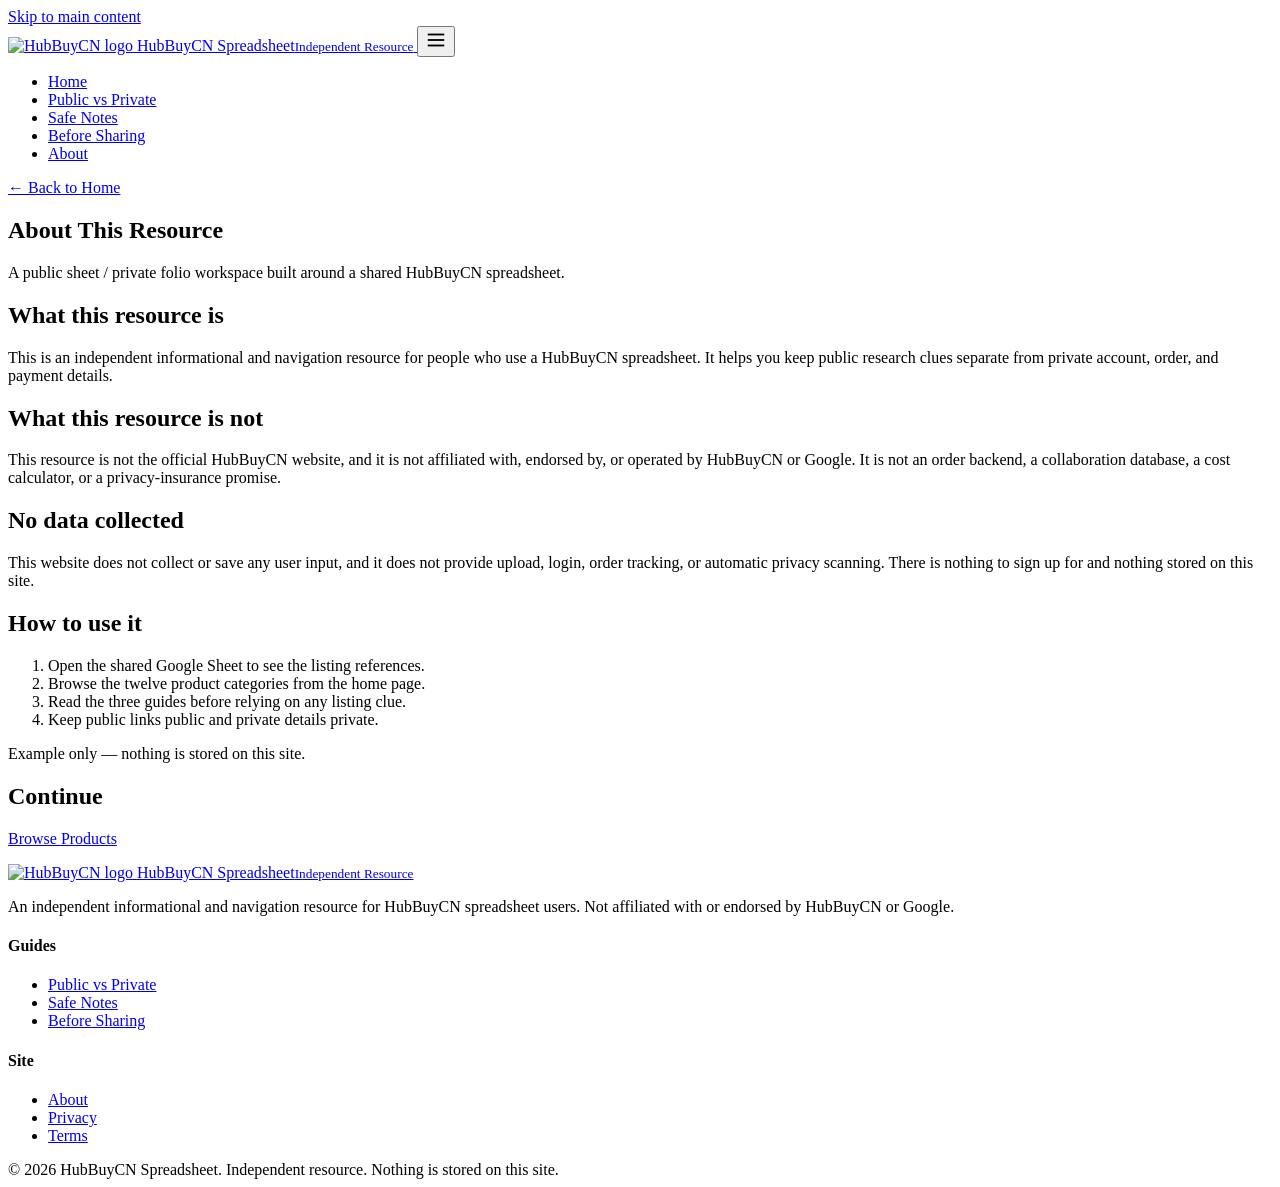
==== about/index.html @ d6ad083b "Add about/index.html" ====
<!DOCTYPE html>
<html lang="en">
<head>
  <meta charset="UTF-8">
  <meta name="viewport" content="width=device-width, initial-scale=1.0">
  <title>About | HubBuyCN Spreadsheet</title>
  <meta name="description" content="About this independent HubBuyCN spreadsheet resource: a public sheet / private folio workspace, not an official HubBuyCN service.">
  <link rel="canonical" href="https://repglide.github.io/hubbuycn-spreadsheet/about/">
  <link rel="icon" type="image/png" href="../assets/images/favicon.png">
  <link rel="stylesheet" href="../assets/css/styles.css">
  <meta name="robots" content="index, follow">
</head>
<body>
  <a href="#main-content" class="skip-link">Skip to main content</a>

  <header class="site-header">
    <div class="container header-inner">
      <a href="../index.html" class="brand" aria-label="HubBuyCN Spreadsheet Home">
        <img src="../assets/images/logo.png" alt="HubBuyCN logo" width="34" height="34">
        <span class="brand-name">HubBuyCN Spreadsheet<small>Independent Resource</small></span>
      </a>
      <button class="mobile-nav-toggle" aria-expanded="false" aria-label="Toggle navigation menu">
        <svg viewBox="0 0 24 24" fill="none" stroke="currentColor" stroke-width="2" width="22" height="22"><line x1="3" y1="6" x2="21" y2="6"></line><line x1="3" y1="12" x2="21" y2="12"></line><line x1="3" y1="18" x2="21" y2="18"></line></svg>
      </button>
      <nav class="main-nav" aria-label="Primary Navigation">
        <ul>
          <li><a href="../index.html">Home</a></li>
          <li><a href="../public-vs-private-guide/">Public vs Private</a></li>
          <li><a href="../safe-research-notes/">Safe Notes</a></li>
          <li><a href="../before-you-share-checklist/">Before Sharing</a></li>
          <li><a href="../about/" class="active">About</a></li>
        </ul>
      </nav>
    </div>
  </header>

  <main id="main-content">
    <section class="page-hero">
      <div class="container">
        <a class="back-link" href="../index.html">← Back to Home</a>
        <h1>About This Resource</h1>
        <p>A public sheet / private folio workspace built around a shared HubBuyCN spreadsheet.</p>
      </div>
    </section>

    <div class="article-body">
      <h2>What this resource is</h2>
      <p>This is an independent informational and navigation resource for people who use a HubBuyCN spreadsheet. It helps you keep public research clues separate from private account, order, and payment details.</p>

      <h2>What this resource is not</h2>
      <p>This resource is not the official HubBuyCN website, and it is not affiliated with, endorsed by, or operated by HubBuyCN or Google. It is not an order backend, a collaboration database, a cost calculator, or a privacy-insurance promise.</p>

      <h2>No data collected</h2>
      <p>This website does not collect or save any user input, and it does not provide upload, login, order tracking, or automatic privacy scanning. There is nothing to sign up for and nothing stored on this site.</p>

      <h2>How to use it</h2>
      <ol>
        <li>Open the shared Google Sheet to see the listing references.</li>
        <li>Browse the twelve product categories from the home page.</li>
        <li>Read the three guides before relying on any listing clue.</li>
        <li>Keep public links public and private details private.</li>
      </ol>

      <p class="example-only">Example only — nothing is stored on this site.</p>

      <h2>Continue</h2>
      <p><a href="https://repglide.com/?agent=hubbuycn" class="btn btn-primary" target="_blank" rel="noopener">Browse Products</a></p>
    </div>
  </main>

  <footer class="site-footer">
    <div class="container">
      <div class="footer-grid">
        <div class="footer-brand">
          <a href="../index.html" class="brand" aria-label="HubBuyCN Spreadsheet Home">
            <img src="../assets/images/logo.png" alt="HubBuyCN logo" width="30" height="30">
            <span class="brand-name">HubBuyCN Spreadsheet<small>Independent Resource</small></span>
          </a>
          <p>An independent informational and navigation resource for HubBuyCN spreadsheet users. Not affiliated with or endorsed by HubBuyCN or Google.</p>
        </div>
        <div class="footer-col">
          <h4>Guides</h4>
          <ul>
            <li><a href="../public-vs-private-guide/">Public vs Private</a></li>
            <li><a href="../safe-research-notes/">Safe Notes</a></li>
            <li><a href="../before-you-share-checklist/">Before Sharing</a></li>
          </ul>
        </div>
        <div class="footer-col">
          <h4>Site</h4>
          <ul>
            <li><a href="../about/">About</a></li>
            <li><a href="../privacy/">Privacy</a></li>
            <li><a href="../terms/">Terms</a></li>
          </ul>
        </div>
      </div>
      <div class="footer-bottom">
        <span>&copy; <span id="year">2026</span> HubBuyCN Spreadsheet. Independent resource.</span>
        <span>Nothing is stored on this site.</span>
      </div>
    </div>
  </footer>

  <script src="../assets/js/main.js"></script>
</body>
</html>
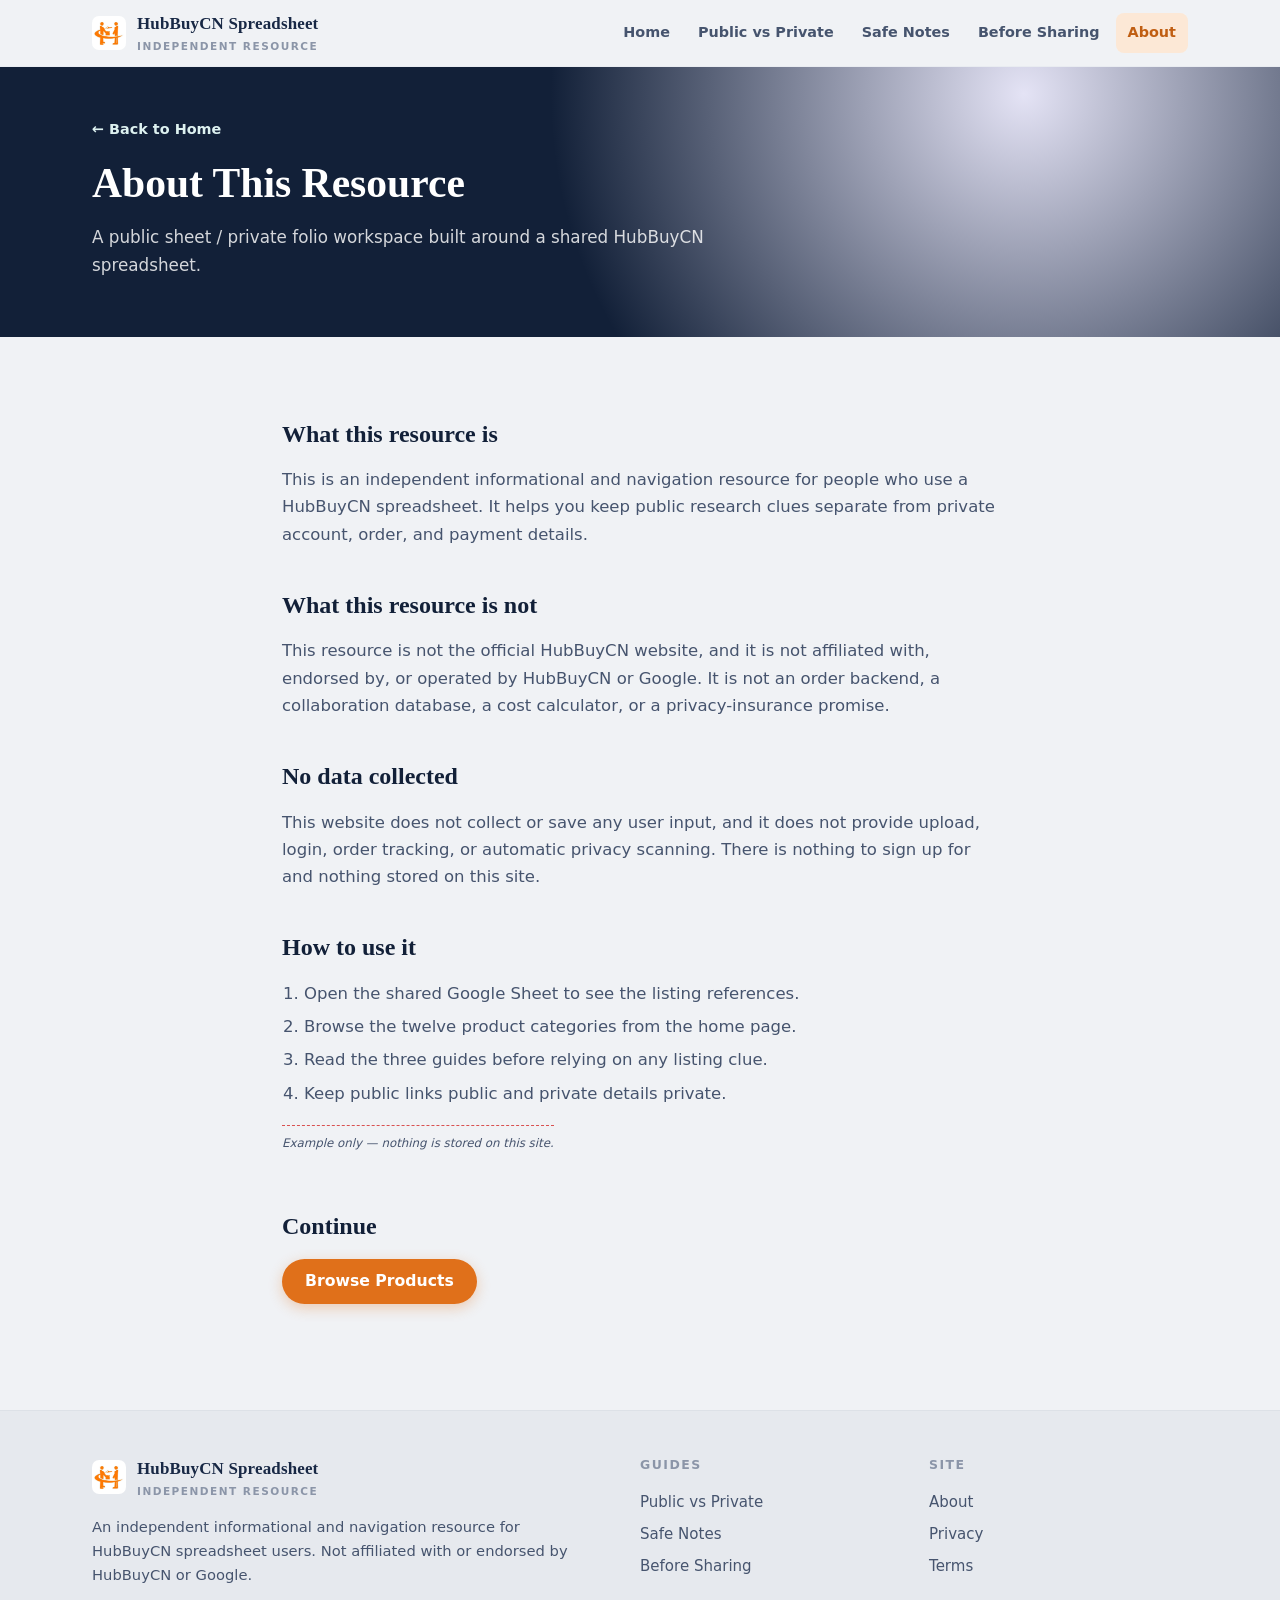
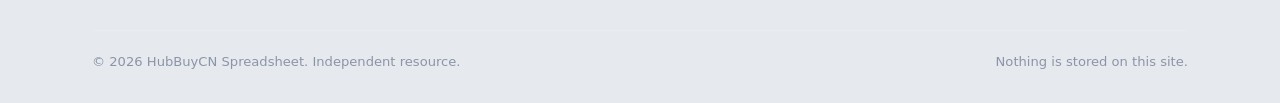
==== commit 7d14b754: "Set nofollow noopener on repglide links" ====
--- a/about/index.html
+++ b/about/index.html
@@ -64,7 +64,7 @@
       <p class="example-only">Example only — nothing is stored on this site.</p>
 
       <h2>Continue</h2>
-      <p><a href="https://repglide.com/?agent=hubbuycn" class="btn btn-primary" target="_blank" rel="noopener">Browse Products</a></p>
+      <p><a href="https://repglide.com/?agent=hubbuycn" class="btn btn-primary" target="_blank" rel="nofollow noopener">Browse Products</a></p>
     </div>
   </main>
 
--- a/assets/css/styles.css
+++ b/assets/css/styles.css
@@ -0,0 +1,274 @@
+/* ==========================================================================
+   HubBuyCN Spreadsheet — Public Sheet / Private Folio theme
+   Cool light grey · deep navy · public teal · private indigo · safety orange · coral
+   ========================================================================== */
+
+:root {
+  /* palette */
+  --grey:        #F0F2F5;
+  --grey-2:      #E6E9EE;
+  --grey-3:      #D9DEE6;
+  --ink:         #182845;
+  --ink-2:       #122038;
+  --ink-soft:    #46546E;
+  --ink-faint:   #8B95A8;
+  --teal:        #1FA3A0;
+  --teal-d:      #177F7C;
+  --teal-s:      #DDF1F0;
+  --indigo:      #34306E;
+  --indigo-d:    #27245A;
+  --indigo-s:    #E4E3F5;
+  --orange:      #E0701A;
+  --orange-d:    #C05E12;
+  --orange-s:    #FCE8D6;
+  --coral:       #D95050;
+  --coral-s:     #FBE3E3;
+  --line:        #DDE1E7;
+  --line-soft:   #E9ECF1;
+
+  /* typography */
+  --serif: Georgia, 'Times New Roman', Times, serif;
+  --sans: system-ui, -apple-system, 'Segoe UI', Roboto, Helvetica, Arial, sans-serif;
+  --mono: ui-monospace, SFMono-Regular, 'SF Mono', Menlo, Consolas, monospace;
+
+  /* geometry */
+  --radius: 14px;
+  --radius-sm: 8px;
+  --container: 1140px;
+  --shadow-sm: 0 1px 2px rgba(24, 40, 69, 0.05), 0 2px 8px rgba(24, 40, 69, 0.06);
+  --shadow-md: 0 4px 14px rgba(24, 40, 69, 0.10), 0 12px 32px rgba(24, 40, 69, 0.08);
+}
+
+* { box-sizing: border-box; }
+html { scroll-behavior: smooth; -webkit-text-size-adjust: 100%; }
+
+body {
+  margin: 0;
+  font-family: var(--sans);
+  font-size: 16.5px;
+  line-height: 1.65;
+  color: var(--ink);
+  background: var(--grey);
+  -webkit-font-smoothing: antialiased;
+  text-rendering: optimizeLegibility;
+}
+
+/* ---------- accessibility ---------- */
+.skip-link { position: absolute; left: -9999px; top: 0; background: var(--ink); color: #fff; padding: 10px 16px; z-index: 200; border-radius: 0 0 var(--radius-sm) 0; }
+.skip-link:focus { left: 0; }
+:focus-visible { outline: 3px solid var(--teal); outline-offset: 2px; border-radius: 3px; }
+.visually-hidden { position: absolute !important; width: 1px; height: 1px; margin: -1px; padding: 0; border: 0; overflow: hidden; clip: rect(0 0 0 0); white-space: nowrap; }
+
+/* ---------- layout ---------- */
+.container { max-width: var(--container); margin: 0 auto; padding: 0 22px; }
+
+/* ---------- header ---------- */
+.site-header { position: sticky; top: 0; z-index: 100; background: rgba(240, 242, 245, 0.92); backdrop-filter: saturate(140%) blur(8px); border-bottom: 1px solid var(--line-soft); }
+.header-inner { display: flex; align-items: center; gap: 20px; height: 66px; }
+.brand { display: flex; align-items: center; gap: 11px; text-decoration: none; color: var(--ink); }
+.brand img { width: 34px; height: 34px; display: block; border-radius: 7px; }
+.brand-name { font-family: var(--serif); font-weight: 700; font-size: 1.06rem; letter-spacing: 0.01em; }
+.brand-name small { display: block; font-family: var(--sans); font-weight: 600; font-size: 0.66rem; color: var(--ink-faint); letter-spacing: 0.14em; text-transform: uppercase; }
+
+.main-nav { margin-left: auto; }
+.main-nav ul { display: flex; align-items: center; gap: 4px; list-style: none; margin: 0; padding: 0; }
+.main-nav a { display: block; padding: 8px 12px; text-decoration: none; color: var(--ink-soft); font-weight: 600; font-size: 0.9rem; border-radius: var(--radius-sm); }
+.main-nav a:hover { background: var(--grey-2); color: var(--ink); }
+.main-nav a.active { color: var(--orange-d); background: var(--orange-s); }
+
+.mobile-nav-toggle { display: none; margin-left: auto; width: 44px; height: 44px; border: 1px solid var(--line); background: #fff; border-radius: var(--radius-sm); cursor: pointer; color: var(--ink); }
+.mobile-nav-toggle svg { display: block; margin: 0 auto; }
+
+@media (max-width: 860px) {
+  .main-nav { display: none; }
+  .mobile-nav-toggle { display: block; }
+  .main-nav.open { display: block; position: absolute; left: 0; right: 0; top: 66px; background: #fff; border-bottom: 1px solid var(--line); box-shadow: var(--shadow-md); }
+  .main-nav.open ul { flex-direction: column; align-items: stretch; gap: 2px; padding: 8px; }
+  .main-nav.open a { padding: 12px 14px; }
+}
+
+/* ---------- buttons ---------- */
+.btn { display: inline-flex; align-items: center; justify-content: center; gap: 8px; padding: 12px 22px; border-radius: 999px; text-decoration: none; font-weight: 700; font-size: 0.98rem; line-height: 1.2; border: 1.5px solid transparent; transition: transform 0.12s ease, box-shadow 0.12s ease, background 0.12s ease; }
+.btn:active { transform: translateY(1px); }
+.btn-primary { background: var(--orange); color: #fff; box-shadow: 0 4px 14px rgba(224, 112, 26, 0.30); }
+.btn-primary:hover { background: var(--orange-d); box-shadow: 0 6px 18px rgba(224, 112, 26, 0.38); }
+.btn-secondary { background: #fff; color: var(--ink); border-color: var(--line); box-shadow: var(--shadow-sm); }
+.btn-secondary:hover { border-color: var(--ink-soft); background: #fff; }
+.btn-sm { padding: 9px 16px; font-size: 0.88rem; }
+
+/* ---------- hero ---------- */
+.hero-section { padding: 56px 0 44px; position: relative; overflow: hidden; background: radial-gradient(circle at 85% 8%, var(--teal-s) 0, transparent 42%), radial-gradient(circle at 6% 92%, var(--indigo-s) 0, transparent 40%); }
+.hero-grid { display: grid; grid-template-columns: 1.05fr 0.95fr; gap: 44px; align-items: center; }
+.hero-badge { display: inline-block; padding: 5px 13px; border-radius: 999px; background: var(--indigo-s); color: var(--indigo-d); font-weight: 700; font-size: 0.76rem; letter-spacing: 0.08em; text-transform: uppercase; }
+.hero-title { font-family: var(--serif); font-size: clamp(2.05rem, 4.6vw, 3.1rem); line-height: 1.12; color: var(--ink-2); margin: 18px 0 16px; font-weight: 700; }
+.hero-title em { font-style: normal; color: var(--teal-d); }
+.hero-description { font-size: 1.08rem; color: var(--ink-soft); max-width: 34em; margin: 0 0 26px; }
+.hero-actions { display: flex; flex-wrap: wrap; gap: 12px; }
+
+/* hero vertically-split workbench */
+.hero-visual { position: relative; }
+.workspace-hero { display: grid; grid-template-columns: 1fr 30px 1fr; align-items: stretch; }
+.ws-half { position: relative; border-radius: 12px; padding: 18px 14px 16px; min-height: 210px; box-shadow: var(--shadow-md); }
+.ws-public { background: #fff; border: 1px solid var(--teal); }
+.ws-private { background: var(--indigo-s); border: 1px solid var(--indigo); }
+.ws-label { font-family: var(--mono); font-size: 0.7rem; font-weight: 800; letter-spacing: 0.12em; text-transform: uppercase; margin-bottom: 14px; }
+.ws-public .ws-label { color: var(--teal-d); }
+.ws-private .ws-label { color: var(--indigo-d); }
+.ws-folder, .ws-folio { display: flex; align-items: center; gap: 10px; font-size: 0.85rem; }
+.ws-public .ws-folder { color: var(--ink-soft); }
+.ws-private .ws-folio { color: var(--indigo-d); }
+.ws-folder svg, .ws-folio svg { flex: none; }
+.ws-boundary { display: flex; flex-direction: column; align-items: center; justify-content: center; gap: 5px; }
+.ws-boundary .bd { width: 4px; height: 4px; border-radius: 50%; background: var(--ink-faint); }
+.ws-boundary::before { content: ""; position: absolute; width: 0; height: 100%; border-left: 2px dashed var(--ink-faint); left: 50%; transform: translateX(-50%); }
+
+@media (max-width: 860px) {
+  .hero-grid { grid-template-columns: 1fr; gap: 26px; }
+  .hero-section { padding-top: 34px; }
+}
+
+/* ---------- section scaffolding ---------- */
+.section { padding: 46px 0; }
+.section-alt { background: var(--grey-2); }
+.section-header { max-width: 680px; margin: 0 auto 34px; text-align: center; }
+.eyebrow { display: inline-block; font-size: 0.76rem; font-weight: 700; letter-spacing: 0.14em; text-transform: uppercase; color: var(--teal-d); }
+.section-title { font-family: var(--serif); font-size: clamp(1.6rem, 3.4vw, 2.15rem); color: var(--ink-2); margin: 10px 0 12px; line-height: 1.2; }
+.section-lead { color: var(--ink-soft); font-size: 1.02rem; margin: 0; }
+
+/* ---------- category grid (public reference index folders) ---------- */
+.categories-section { padding-top: 10px; }
+.cat-grid { display: grid; grid-template-columns: repeat(4, 1fr); gap: 14px; }
+.cat-card {
+  position: relative; display: flex; flex-direction: column; gap: 9px;
+  background: #fff; border: 1px solid var(--line); border-radius: var(--radius);
+  padding: 20px 16px 14px; text-decoration: none; color: var(--ink);
+  box-shadow: var(--shadow-sm); transition: transform 0.14s ease, box-shadow 0.14s ease, border-color 0.14s ease;
+}
+.cat-card:hover { transform: translateY(-3px); box-shadow: var(--shadow-md); border-color: var(--teal); }
+.cat-tab { position: absolute; top: -1px; left: 14px; padding: 3px 11px; border-radius: 0 0 7px 7px; font-family: var(--mono); font-size: 0.68rem; font-weight: 800; letter-spacing: 0.08em; text-transform: uppercase; color: #fff; background: var(--teal); }
+.cat-icon { width: 28px; height: 28px; color: var(--teal-d); }
+.cat-icon svg { width: 100%; height: 100%; }
+.cat-name { font-weight: 700; color: var(--ink-2); font-size: 0.97rem; line-height: 1.3; }
+.cat-card .cat-arrow { margin-top: auto; font-size: 0.8rem; font-weight: 700; color: var(--teal-d); }
+
+@media (max-width: 900px) {
+  .cat-grid { grid-template-columns: repeat(2, 1fr); gap: 12px; }
+  .cat-card { padding: 18px 13px 12px; }
+}
+
+/* ---------- public / private module ---------- */
+.pp-grid { display: grid; grid-template-columns: 1fr 1fr; gap: 16px; max-width: 900px; margin: 0 auto; }
+.pp-col { background: #fff; border: 1px solid var(--line); border-radius: var(--radius); padding: 22px 24px; }
+.pp-col.pp-public { border-top: 4px solid var(--teal); }
+.pp-col.pp-private { border-top: 4px solid var(--indigo); }
+.pp-col h3 { display: flex; align-items: center; gap: 9px; margin: 0 0 12px; font-family: var(--serif); font-size: 1.2rem; color: var(--ink-2); }
+.pp-col .pp-tag { flex: none; font-family: var(--mono); font-size: 0.66rem; font-weight: 800; letter-spacing: 0.08em; text-transform: uppercase; padding: 3px 8px; border-radius: 5px; color: #fff; }
+.pp-public .pp-tag { background: var(--teal); }
+.pp-private .pp-tag { background: var(--indigo); }
+.pp-col ul { margin: 0; padding-left: 18px; color: var(--ink-soft); font-size: 0.94rem; }
+.pp-col ul li { margin: 7px 0; }
+@media (max-width: 720px) { .pp-grid { grid-template-columns: 1fr; } }
+
+.boundary-note { display: flex; align-items: center; justify-content: center; gap: 8px; margin: 16px auto 0; max-width: 560px; text-align: center; font-size: 0.84rem; color: var(--ink-soft); }
+.boundary-note .bar { flex: none; width: 26px; height: 6px; background: var(--ink-faint); border-radius: 3px; opacity: 0.5; }
+
+/* ---------- signatures ---------- */
+.redaction-bar { display: inline-block; min-width: 70px; height: 13px; background: var(--ink-2); border-radius: 3px; vertical-align: middle; }
+.permission-stamp { display: inline-block; font-family: var(--mono); font-size: 0.66rem; font-weight: 800; letter-spacing: 0.08em; text-transform: uppercase; padding: 4px 10px; border: 2px solid var(--indigo); color: var(--indigo-d); border-radius: 4px; transform: rotate(-3deg); }
+.classification-label { display: inline-block; font-family: var(--mono); font-size: 0.66rem; font-weight: 800; letter-spacing: 0.08em; text-transform: uppercase; padding: 3px 9px; border-radius: 5px; color: #fff; }
+.classification-label.cl-public { background: var(--teal); }
+.classification-label.cl-private { background: var(--indigo); }
+.lock-outline { display: inline-flex; align-items: center; justify-content: center; width: 26px; height: 26px; border-radius: 50%; border: 2px solid var(--indigo); color: var(--indigo-d); flex: none; }
+
+.example-flag { display: inline-block; margin-top: 14px; font-size: 0.74rem; color: var(--ink-faint); font-style: italic; border-top: 1px dashed var(--line); padding-top: 8px; }
+.example-only { display: inline-block; margin-top: 14px; font-size: 0.74rem; color: var(--coral); font-style: italic; border-top: 1px dashed var(--coral); padding-top: 8px; }
+
+.open-note { display: inline-flex; align-items: center; gap: 9px; padding: 10px 14px; border: 1px dashed var(--coral); border-radius: var(--radius-sm); background: var(--coral-s); color: #8A2A2A; font-weight: 600; font-size: 0.92rem; margin: 10px 0; }
+.open-note .qmark { flex: none; width: 24px; height: 24px; border-radius: 50%; background: var(--coral); color: #fff; display: grid; place-items: center; font-weight: 800; }
+
+/* ---------- safe-to-share / minimal note / screenshots ---------- */
+.duo-grid { display: grid; grid-template-columns: 1fr 1fr; gap: 14px; }
+.duo-col { background: #fff; border: 1px solid var(--line); border-radius: var(--radius); padding: 20px 22px; }
+.duo-col h3 { margin: 0 0 10px; font-size: 1.02rem; display: flex; align-items: center; gap: 9px; color: var(--ink-2); }
+.duo-col ul { margin: 0; padding-left: 18px; color: var(--ink-soft); font-size: 0.94rem; }
+.duo-col ul li { margin: 6px 0; }
+.duo-col .mark { flex: none; width: 22px; height: 22px; border-radius: 5px; display: grid; place-items: center; font-size: 0.78rem; color: #fff; font-family: var(--mono); }
+.duo-col.is-a .mark { background: var(--teal); }
+.duo-col.is-b .mark { background: var(--indigo); }
+@media (max-width: 720px) { .duo-grid { grid-template-columns: 1fr; } }
+
+/* ---------- clean handoff ---------- */
+.handoff-list { list-style: none; margin: 0; padding: 0; max-width: 760px; margin-inline: auto; }
+.handoff-list li { display: flex; gap: 14px; align-items: flex-start; padding: 14px 16px; margin: 10px 0; background: #fff; border: 1px solid var(--line); border-radius: var(--radius); box-shadow: var(--shadow-sm); }
+.handoff-list .h-num { flex: none; width: 30px; height: 30px; border-radius: 50%; display: grid; place-items: center; color: #fff; font-weight: 800; font-size: 0.82rem; font-family: var(--mono); background: var(--teal); }
+.handoff-list p { margin: 0; color: var(--ink-soft); font-size: 0.96rem; }
+.handoff-list strong { color: var(--ink-2); }
+
+/* ---------- guide entry cards ---------- */
+.guide-grid { display: grid; grid-template-columns: repeat(3, 1fr); gap: 16px; }
+.guide-card { display: flex; flex-direction: column; background: #fff; border: 1px solid var(--line); border-radius: var(--radius); padding: 24px 22px; text-decoration: none; color: var(--ink); box-shadow: var(--shadow-sm); transition: transform 0.14s ease, box-shadow 0.14s ease; }
+.guide-card:hover { transform: translateY(-3px); box-shadow: var(--shadow-md); }
+.guide-card .guide-num { font-family: var(--mono); font-size: 0.78rem; color: var(--indigo-d); letter-spacing: 0.1em; }
+.guide-card h3 { font-family: var(--serif); font-size: 1.24rem; color: var(--ink-2); margin: 8px 0 10px; }
+.guide-card p { color: var(--ink-soft); font-size: 0.95rem; margin: 0 0 16px; }
+.guide-card .guide-cta { margin-top: auto; font-weight: 700; color: var(--orange-d); font-size: 0.9rem; }
+@media (max-width: 900px) { .guide-grid { grid-template-columns: 1fr; } }
+
+/* ---------- FAQ ---------- */
+.faq-list { max-width: 760px; margin: 0 auto; }
+details.faq-item { background: #fff; border: 1px solid var(--line); border-radius: var(--radius); margin: 10px 0; box-shadow: var(--shadow-sm); overflow: hidden; }
+details.faq-item summary { cursor: pointer; list-style: none; padding: 16px 20px; font-weight: 700; color: var(--ink-2); display: flex; align-items: center; justify-content: space-between; gap: 14px; }
+details.faq-item summary::-webkit-details-marker { display: none; }
+details.faq-item summary::after { content: "+"; font-size: 1.5rem; font-weight: 400; color: var(--orange); line-height: 1; }
+details.faq-item[open] summary::after { content: "–"; }
+.faq-item .faq-body { padding: 0 20px 18px; color: var(--ink-soft); font-size: 0.96rem; }
+.faq-item .faq-body p { margin: 0 0 10px; }
+
+/* ---------- final CTA ---------- */
+.final-cta { background: var(--ink-2); color: #fff; border-radius: 20px; padding: 44px 40px; text-align: center; position: relative; overflow: hidden; }
+.final-cta::before { content: ""; position: absolute; inset: 0; opacity: 0.35; background: radial-gradient(circle at 15% 20%, var(--teal) 0, transparent 40%), radial-gradient(circle at 85% 80%, var(--indigo) 0, transparent 40%); }
+.final-cta h2 { font-family: var(--serif); font-size: clamp(1.5rem, 3.2vw, 2.1rem); margin: 0 0 12px; position: relative; }
+.final-cta p { color: rgba(255,255,255,0.82); max-width: 30em; margin: 0 auto 24px; position: relative; }
+.final-cta .btn-primary { position: relative; }
+
+/* ---------- footer ---------- */
+.site-footer { border-top: 1px solid var(--line); background: var(--grey-2); padding: 44px 0 30px; margin-top: 30px; }
+.footer-grid { display: grid; grid-template-columns: 2fr 1fr 1fr; gap: 30px; }
+.footer-brand p { color: var(--ink-soft); font-size: 0.92rem; max-width: 34em; }
+.footer-col h4 { font-size: 0.78rem; letter-spacing: 0.12em; text-transform: uppercase; color: var(--ink-faint); margin: 0 0 12px; }
+.footer-col ul { list-style: none; margin: 0; padding: 0; }
+.footer-col a { color: var(--ink-soft); text-decoration: none; font-size: 0.94rem; line-height: 2.1; }
+.footer-col a:hover { color: var(--orange-d); }
+.footer-bottom { margin-top: 28px; padding-top: 20px; border-top: 1px solid var(--line-soft); font-size: 0.82rem; color: var(--ink-faint); display: flex; flex-wrap: wrap; gap: 8px 20px; justify-content: space-between; }
+@media (max-width: 720px) { .footer-grid { grid-template-columns: 1fr; } }
+
+/* ---------- article / guide pages ---------- */
+.page-hero { background: radial-gradient(circle at 80% 10%, var(--indigo-s) 0, transparent 45%), var(--ink-2); color: #fff; padding: 48px 0 40px; position: relative; overflow: hidden; }
+.page-hero .container { position: relative; }
+.page-hero h1 { font-family: var(--serif); font-size: clamp(1.8rem, 4vw, 2.6rem); margin: 12px 0 12px; line-height: 1.15; color: #fff; }
+.page-hero p { color: rgba(255,255,255,0.82); max-width: 40em; font-size: 1.05rem; }
+
+.article-body { max-width: 760px; margin: 0 auto; padding: 40px 22px 60px; }
+.article-body h2 { font-family: var(--serif); font-size: 1.5rem; color: var(--ink-2); margin: 38px 0 12px; }
+.article-body h3 { font-size: 1.12rem; color: var(--ink-2); margin: 26px 0 8px; }
+.article-body p { color: var(--ink-soft); margin: 0 0 16px; }
+.article-body ul, .article-body ol { color: var(--ink-soft); margin: 0 0 18px; padding-left: 22px; }
+.article-body li { margin: 6px 0; }
+.article-body blockquote { margin: 22px 0; padding: 16px 20px; background: var(--grey-2); border-left: 4px solid var(--teal); border-radius: 0 var(--radius-sm) var(--radius-sm) 0; color: var(--ink-soft); font-family: var(--serif); font-size: 1.06rem; }
+
+.back-link { display: inline-flex; align-items: center; gap: 6px; color: var(--teal-s); font-weight: 700; text-decoration: none; font-size: 0.9rem; margin-bottom: 6px; }
+.back-link:hover { text-decoration: underline; }
+
+/* legal pages */
+.legal-body { max-width: 720px; margin: 0 auto; padding: 40px 22px 60px; }
+.legal-body h1 { font-family: var(--serif); color: var(--ink-2); font-size: 2rem; margin: 0 0 6px; }
+.legal-body .legal-date { color: var(--ink-faint); font-size: 0.85rem; margin-bottom: 24px; }
+.legal-body h2 { font-family: var(--serif); font-size: 1.25rem; color: var(--ink-2); margin: 28px 0 8px; }
+.legal-body p, .legal-body li { color: var(--ink-soft); }
+.legal-body ul { padding-left: 22px; }
+
+/* 404 */
+.notfound { text-align: center; padding: 70px 22px 80px; }
+.notfound .big { font-family: var(--serif); font-size: clamp(4rem, 14vw, 7rem); color: var(--ink-2); margin: 0; line-height: 1; }
+.notfound h1 { font-family: var(--serif); color: var(--ink-2); margin: 8px 0 12px; }
+.notfound p { color: var(--ink-soft); max-width: 30em; margin: 0 auto 24px; }
